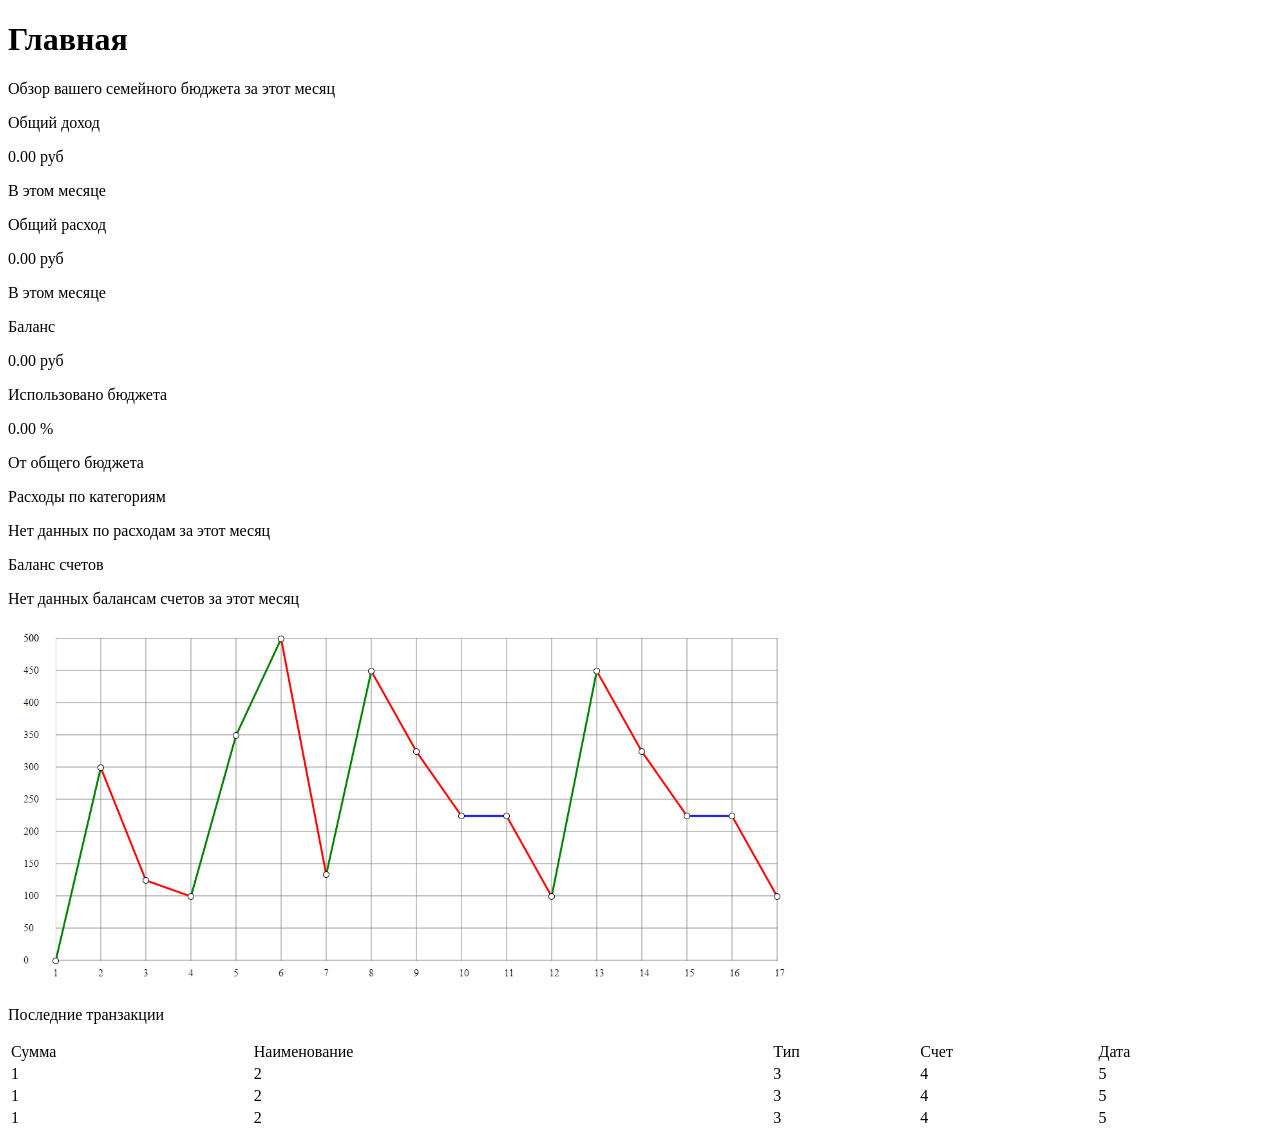
==== proto/html/home.html @ c58eaefc "Первая html страница главная страница + css" ====
<!DOCTYPE html>
<html lang="ru">
  <head>
    <meta charset="UTF-8">
    <meta name="viewport" content="width=device-width,initial-scale=1">
    <title>Главная</title>
    <link rel="stylesheet" href="/assets/styles/main.css">
  </head>
<body>
  <div class ="top">
    <h1>Главная</h1>
    <p>Обзор вашего семейного бюджета за этот месяц</p>
  </div> 
  <div class ="info">
    <div class ="sumall">
     <p>Общий доход</p> 
     <p class = "count">0.00 руб</p>
     <p>В этом месяце</p>
    </div> 
    <div class ="expenceall">
      <p>Общий расход</p> 
      <p class = "count">0.00 руб</p>
      <p>В этом месяце</p>
    </div> 
    <div class ="balance">
      <p>Баланс</p> 
      <p class = "count">0.00 руб</p>
    </div> 
    <div class ="sumused">
      <p>Использовано бюджета</p> 
      <p class = "count">0.00 %</p>
      <p>От общего бюджета</p>
    </div> 
  </div> 
  <div class ="grafs">
    <div class ="graf_expenses">
     <p>Расходы по категориям</p> 
     <p class = "text">Нет данных по расходам за этот месяц</p>
    </div> 
    <div class ="graf_acc">
     <p>Баланс счетов</p> 
     <p class = "text">Нет данных балансам счетов за этот месяц</p>
     <p>
       <img src = "./assets/images/graf1.png" width = 800px/>
     </p>
    </div> 
  </div> 
  <div class ="table">
    <div class ="transactions">
      <p>Последние транзакции</p> 
      <table width = 100%>
        <tr>
          <td>Сумма</td>
          <td>Наименование</td>
          <td>Тип</td>
          <td>Счет</td>
          <td>Дата</td>
        </tr>
        <tr>
          <td>1</td>
          <td>2</td>
          <td>3</td>
          <td>4</td>
          <td>5</td>
        </tr>
        <tr>
          <td>1</td>
          <td>2</td>
          <td>3</td>
          <td>4</td>
          <td>5</td>
        </tr>
        <tr>
          <td>1</td>
          <td>2</td>
          <td>3</td>
          <td>4</td>
          <td>5</td>
        </tr>
      </table>
    </div> 
  </div> 
</body>
</html>
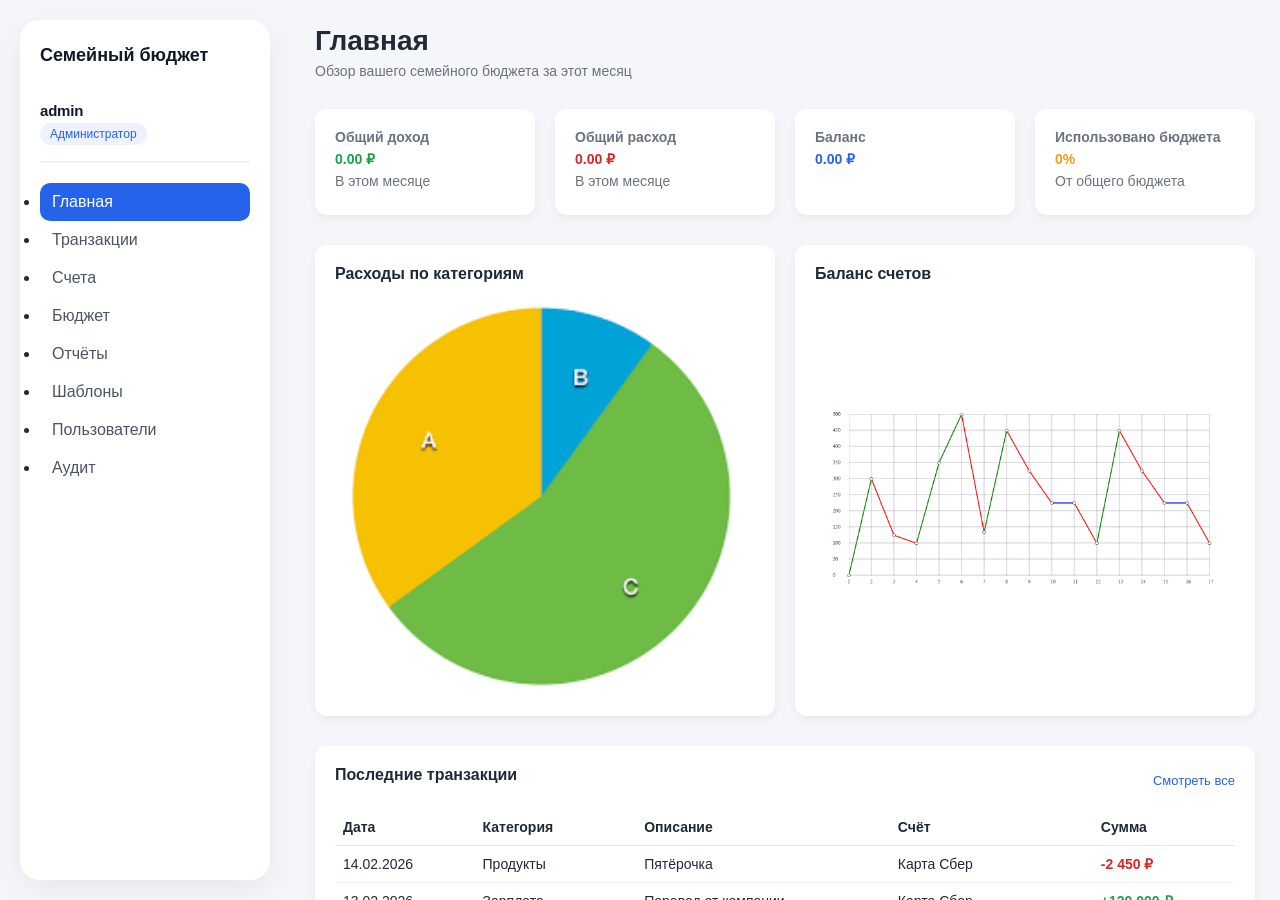
==== commit 52a8c665: "Full html Созданы все страницы из макета, обновлен main.css, добавлена круговая диаграмма" ====
--- a/proto/html/home.html
+++ b/proto/html/home.html
@@ -1,84 +1,136 @@
 <!DOCTYPE html>
 <html lang="ru">
-  <head>
-    <meta charset="UTF-8">
-    <meta name="viewport" content="width=device-width,initial-scale=1">
-    <title>Главная</title>
-    <link rel="stylesheet" href="/assets/styles/main.css">
-  </head>
+<head>
+  <meta charset="UTF-8">
+  <meta name="viewport" content="width=device-width, initial-scale=1.0">
+  <title>Главная — Семейный бюджет</title>
+  <link rel="stylesheet" href="assets/styles/main.css">
+</head>
 <body>
-  <div class ="top">
-    <h1>Главная</h1>
-    <p>Обзор вашего семейного бюджета за этот месяц</p>
-  </div> 
-  <div class ="info">
-    <div class ="sumall">
-     <p>Общий доход</p> 
-     <p class = "count">0.00 руб</p>
-     <p>В этом месяце</p>
-    </div> 
-    <div class ="expenceall">
-      <p>Общий расход</p> 
-      <p class = "count">0.00 руб</p>
-      <p>В этом месяце</p>
-    </div> 
-    <div class ="balance">
-      <p>Баланс</p> 
-      <p class = "count">0.00 руб</p>
-    </div> 
-    <div class ="sumused">
-      <p>Использовано бюджета</p> 
-      <p class = "count">0.00 %</p>
-      <p>От общего бюджета</p>
-    </div> 
-  </div> 
-  <div class ="grafs">
-    <div class ="graf_expenses">
-     <p>Расходы по категориям</p> 
-     <p class = "text">Нет данных по расходам за этот месяц</p>
-    </div> 
-    <div class ="graf_acc">
-     <p>Баланс счетов</p> 
-     <p class = "text">Нет данных балансам счетов за этот месяц</p>
-     <p>
-       <img src = "./assets/images/graf1.png" width = 800px/>
-     </p>
-    </div> 
-  </div> 
-  <div class ="table">
-    <div class ="transactions">
-      <p>Последние транзакции</p> 
-      <table width = 100%>
-        <tr>
-          <td>Сумма</td>
-          <td>Наименование</td>
-          <td>Тип</td>
-          <td>Счет</td>
-          <td>Дата</td>
-        </tr>
-        <tr>
-          <td>1</td>
-          <td>2</td>
-          <td>3</td>
-          <td>4</td>
-          <td>5</td>
-        </tr>
-        <tr>
-          <td>1</td>
-          <td>2</td>
-          <td>3</td>
-          <td>4</td>
-          <td>5</td>
-        </tr>
-        <tr>
-          <td>1</td>
-          <td>2</td>
-          <td>3</td>
-          <td>4</td>
-          <td>5</td>
-        </tr>
-      </table>
-    </div> 
-  </div> 
+<div class="layout">
+
+  <!-- Sidebar -->
+  <aside class="sidebar">
+    <div>
+      <h2>Семейный бюджет</h2>
+       <div class="sidebar-user">
+         <p>admin</p>
+         <span>Администратор</span>
+       </div>
+      <nav>
+        <ul>
+          <li><a href="home.html" class="active">Главная</a></li>
+          <li><a href="transactions.html">Транзакции</a></li>
+          <li><a href="accounts.html">Счета</a></li>
+          <li><a href="budget.html">Бюджет</a></li>
+          <li><a href="reports.html">Отчёты</a></li>
+          <li><a href="templates.html">Шаблоны</a></li>
+          <li><a href="users.html">Пользователи</a></li>
+          <li><a href="audit.html">Аудит</a></li>
+        </ul>
+      </nav>
+    </div>
+  </aside>
+
+  <!-- Main content -->
+  <main class="content">
+
+    <div class="top">
+      <h1>Главная</h1>
+      <p>Обзор вашего семейного бюджета за этот месяц</p>
+    </div>
+
+    <!-- Статистика -->
+    <div class="info">
+      <div class="card sumall">
+        <p class="card-title">Общий доход</p>
+        <p class="count">0.00 ₽</p>
+        <p class="text">В этом месяце</p>
+      </div>
+
+      <div class="card expenceall">
+        <p class="card-title">Общий расход</p>
+        <p class="count">0.00 ₽</p>
+        <p class="text">В этом месяце</p>
+      </div>
+
+      <div class="card balance">
+        <p class="card-title">Баланс</p>
+        <p class="count">0.00 ₽</p>
+      </div>
+
+      <div class="card sumused">
+        <p class="card-title">Использовано бюджета</p>
+        <p class="count">0%</p>
+        <p class="text">От общего бюджета</p>
+      </div>
+    </div>
+
+    <!-- Графики -->
+    <div class="grafs">
+      <div class="card">
+        <p class="card-title">Расходы по категориям</p>
+        <img src="assets/images/circlediagr.png" alt="Диаграмма">
+      </div>
+
+     <div class="card">
+       <p class="card-title">Баланс счетов</p>
+       <img src="assets/images/graf1.png" alt="График">
+     </div>
+    </div>
+
+    <!-- Последние транзакции -->
+    <div class="card">
+  <div style="display:flex; justify-content:space-between; align-items:center; margin-bottom:15px;">
+    <p class="card-title">Последние транзакции</p>
+    <a href="transactions.html" class="view-all">Смотреть все</a>
+  </div>
+
+  <table class="table-transactions">
+    <thead>
+      <tr>
+        <th>Дата</th>
+        <th>Категория</th>
+        <th>Описание</th>
+        <th>Счёт</th>
+        <th>Сумма</th>
+      </tr>
+    </thead>
+    <tbody>
+      <tr>
+        <td>14.02.2026</td>
+        <td>Продукты</td>
+        <td>Пятёрочка</td>
+        <td>Карта Сбер</td>
+        <td class="expense">-2 450 ₽</td>
+      </tr>
+      <tr>
+        <td>13.02.2026</td>
+        <td>Зарплата</td>
+        <td>Перевод от компании</td>
+        <td>Карта Сбер</td>
+        <td class="income">+120 000 ₽</td>
+      </tr>
+      <tr>
+        <td>12.02.2026</td>
+        <td>Транспорт</td>
+        <td>Такси</td>
+        <td>Наличные</td>
+        <td class="expense">-600 ₽</td>
+      </tr>
+      <tr>
+        <td>11.02.2026</td>
+        <td>Развлечения</td>
+        <td>Кино</td>
+        <td>Карта Тинькофф</td>
+        <td class="expense">-1 200 ₽</td>
+      </tr>
+    </tbody>
+  </table>
+</div>
+
+  </main>
+
+</div>
 </body>
 </html>
--- a/proto/html/assets/styles/main.css
+++ b/proto/html/assets/styles/main.css
@@ -0,0 +1,470 @@
+/* ===== Сброс ===== */
+* {
+  margin: 0;
+  padding: 0;
+  box-sizing: border-box;
+}
+
+body {
+  margin: 0;
+  font-family: -apple-system, BlinkMacSystemFont, "Segoe UI", Roboto, Arial, sans-serif;
+  background-color: #f4f6f9;
+  color: #1f2937;
+  padding: 0;
+}
+
+/* ===== Верхняя часть ===== */
+.top {
+  margin-bottom: 30px;
+}
+
+.top h1 {
+  font-size: 28px;
+  font-weight: 600;
+  margin-bottom: 6px;
+}
+
+.top p {
+  font-size: 14px;
+  color: #6b7280;
+}
+
+/* ===== Карточки статистики ===== */
+.info {
+  display: grid;
+  grid-template-columns: repeat(auto-fit, minmax(220px, 1fr));
+  gap: 20px;
+  margin-bottom: 30px;
+}
+
+.info > div {
+  background: #ffffff;
+  padding: 20px;
+  border-radius: 12px;
+  box-shadow: 0 4px 10px rgba(0, 0, 0, 0.05);
+  transition: 0.2s ease;
+}
+
+.info > div:hover {
+  transform: translateY(-4px);
+  box-shadow: 0 6px 16px rgba(0, 0, 0, 0.08);
+}
+
+.info p {
+  font-size: 14px;
+  color: #6b7280;
+  margin-bottom: 6px;
+}
+
+.count {
+  font-size: 22px;
+  font-weight: 600;
+  margin-bottom: 6px;
+  color: #111827;
+}
+
+/* Цветовые акценты */
+.sumall .count {
+  color: #16a34a;
+}
+
+.expenceall .count {
+  color: #dc2626;
+}
+
+.balance .count {
+  color: #2563eb;
+}
+
+.sumused .count {
+  color: #f59e0b;
+}
+
+/* ===== Графики ===== */
+.grafs {
+  display: grid;
+  grid-template-columns: 1fr 1fr;
+  gap: 20px;
+  margin-bottom: 30px;
+}
+
+.grafs .card {
+  background: #ffffff;
+  padding: 20px;
+  border-radius: 12px;
+  box-shadow: 0 4px 10px rgba(0, 0, 0, 0.05);
+  min-height: 280px;
+  display: flex;
+  flex-direction: column;
+}
+
+.grafs .card p:first-child {
+  font-weight: 600;
+  margin-bottom: 15px;
+}
+
+.grafs .card img {
+  width: 100%;
+  max-width: 400px;  
+  height: auto;
+  margin: auto;   
+  display: block;
+  object-fit: contain; 
+}
+
+.text {
+  color: #9ca3af;
+  font-size: 14px;
+}
+
+/* ===== Таблица транзакций ===== */
+.table {
+  margin-bottom: 30px;
+}
+
+.transactions {
+  background: #ffffff;
+  padding: 20px;
+  border-radius: 12px;
+  min-height: 150px;
+  box-shadow: 0 4px 10px rgba(0, 0, 0, 0.05);
+}
+
+.transactions p:first-child {
+  font-weight: 600;
+  margin-bottom: 15px;
+}
+
+/* ===== Адаптивность ===== */
+@media (max-width: 768px) {
+  body {
+    padding: 15px;
+  }
+
+  .grafs {
+    grid-template-columns: 1fr;
+  }
+
+  .count {
+    font-size: 18px;
+  }
+
+  .top h1 {
+    font-size: 22px;
+  }
+}
+
+/* ===== Layout ===== */
+.layout {
+  display: flex;
+  height: 100vh;
+  align-items: stretch;
+}
+
+/* ===== Sidebar ===== */
+.sidebar {
+  width: 250px;
+  background: #ffffff;
+  border-radius: 20px;
+  margin: 20px;
+  padding: 25px 20px;
+  display: flex;
+  flex-direction: column;
+  gap: 30px;
+  box-shadow: 0 10px 30px rgba(0,0,0,0.06);
+}
+
+.sidebar h2 {
+  font-size: 18px;
+  font-weight: 600;
+  margin-bottom: 20px;
+  color: #111827;
+}
+
+.sidebar a {
+  text-decoration: none;
+  color: #4b5563;
+  display: block;
+  padding: 10px 12px;
+  border-radius: 10px;
+  transition: 0.2s;
+}
+
+.sidebar a:hover {
+  background: #f3f4f6;
+}
+
+.sidebar a.active {
+  background: #2563eb;
+  color: #ffffff;
+}
+
+.sidebar-user {
+  padding: 16px 0;
+  margin-bottom: 20px;
+  border-bottom: 2px solid #f0f2f5;
+}
+
+.sidebar-user p {
+  font-size: 15px;
+  font-weight: 600;
+  margin: 0 0 4px 0;
+  color: #111827;
+  letter-spacing: -0.2px;
+}
+
+.sidebar-user span {
+  font-size: 12px;
+  color: #2563eb;
+  background: #eef2ff;
+  padding: 4px 10px;
+  border-radius: 30px;
+  display: inline-block;
+  font-weight: 500;
+}
+
+.sidebar nav {
+  margin-top: 10px;
+}
+
+/* ===== Main content ===== */
+.content {
+  flex: 1;
+  padding: 25px;
+  overflow-y: auto;
+}
+
+/* ===== Универсальная карточка ===== */
+.card {
+  background: #ffffff;
+  padding: 20px;
+  border-radius: 12px;
+  box-shadow: 0 4px 10px rgba(0,0,0,0.05);
+}
+
+.card-title {
+  font-weight: 600;
+  margin-bottom: 10px;
+}
+
+/* ===== Таблица ===== */
+.table-transactions {
+  width: 100%;
+  border-collapse: collapse;
+}
+
+.table-transactions th,
+.table-transactions td {
+  text-align: left;
+  padding: 10px 8px;
+  font-size: 14px;
+}
+
+.table-transactions thead {
+  border-bottom: 1px solid #e5e7eb;
+}
+
+.table-transactions tbody tr {
+  border-bottom: 1px solid #f3f4f6;
+}
+
+.table-transactions tbody tr:hover {
+  background: #f9fafb;
+}
+
+.income {
+  color: #16a34a;
+  font-weight: 600;
+}
+
+.expense {
+  color: #dc2626;
+  font-weight: 600;
+}
+
+.view-all {
+  font-size: 13px;
+  text-decoration: none;
+  color: #2563eb;
+}
+
+/* ===== Кнопка ===== */
+
+.top button {
+  margin-top: 15px;
+}
+
+.btn {
+  padding: 8px 14px;
+  border-radius: 8px;
+  border: none;
+  font-size: 14px;
+  cursor: pointer;
+}
+
+.btn-primary {
+  background: #2563eb;
+  color: #ffffff;
+  transition: 0.2s;
+}
+
+.btn-primary:hover {
+  background: #1e40af;
+}
+
+.view-all:hover {
+  text-decoration: underline;
+}
+
+
+/* ===== Фильтр ===== */
+
+.filter {
+  display: flex;
+  gap: 15px;
+  margin-top: 15px;
+}
+
+.filter input,
+.filter select {
+  padding: 8px 10px;
+  border-radius: 8px;
+  border: 1px solid #e5e7eb;
+  font-size: 14px;
+}
+
+.filter input {
+  flex: 1;
+}
+
+.empty {
+  text-align: center;
+  padding: 25px;
+  color: #9ca3af;
+  font-size: 14px;
+}
+
+/* ===== для новых страниц ===== */
+
+/* Прогресс-бар */
+.progress-bar {
+  width: 100%;
+  height: 8px;
+  background: #e5e7eb;
+  border-radius: 20px;
+  margin: 10px 0 5px;
+}
+
+.progress-fill {
+  height: 8px;
+  background: #2563eb;
+  border-radius: 20px;
+  width: 0%; /* Будет меняться динамически */
+}
+
+.progress-text {
+  font-size: 13px;
+  color: #6b7280;
+  display: block;
+  text-align: right;
+}
+
+/* Шаги шаблона */
+.template-steps {
+  margin-top: 15px;
+  border-top: 1px solid #e5e7eb;
+  padding-top: 15px;
+}
+
+.template-step {
+  font-size: 14px;
+  padding: 10px 0;
+  border-bottom: 1px dashed #f3f4f6;
+  display: flex;
+  justify-content: space-between;
+}
+
+.template-step:last-child {
+  border-bottom: none;
+}
+
+.step-amount {
+  font-weight: 600;
+  color: #2563eb;
+}
+
+/* Аватарки пользователей */
+.user-avatar {
+  width: 32px;
+  height: 32px;
+  background: #2563eb;
+  color: white;
+  border-radius: 50%;
+  display: flex;
+  align-items: center;
+  justify-content: center;
+  font-weight: 600;
+  font-size: 14px;
+}
+
+.user-row {
+  display: flex;
+  align-items: center;
+  gap: 12px;
+}
+
+.user-info p {
+  margin: 0;
+  font-weight: 500;
+}
+
+.user-info span {
+  font-size: 12px;
+  color: #6b7280;
+}
+
+/* Статусы */
+.status-badge {
+  padding: 4px 10px;
+  border-radius: 30px;
+  font-size: 12px;
+  font-weight: 500;
+  width: fit-content;
+}
+
+.status-active {
+  background: #d1fae5;
+  color: #065f46;
+}
+
+.status-inactive {
+  background: #fee2e2;
+  color: #991b1b;
+}
+
+.status-pending {
+  background: #fed7aa;
+  color: #92400e;
+}
+
+/* Детали записи аудита */
+.audit-detail {
+  font-size: 13px;
+  color: #4b5563;
+  margin-top: 5px;
+  padding: 8px;
+  background: #f9fafb;
+  border-radius: 6px;
+}
+
+/* Иконки действий */
+.action-icon {
+  color: #9ca3af;
+  margin: 0 5px;
+  cursor: pointer;
+  font-size: 16px;
+}
+
+.action-icon:hover {
+  color: #2563eb;
+}
